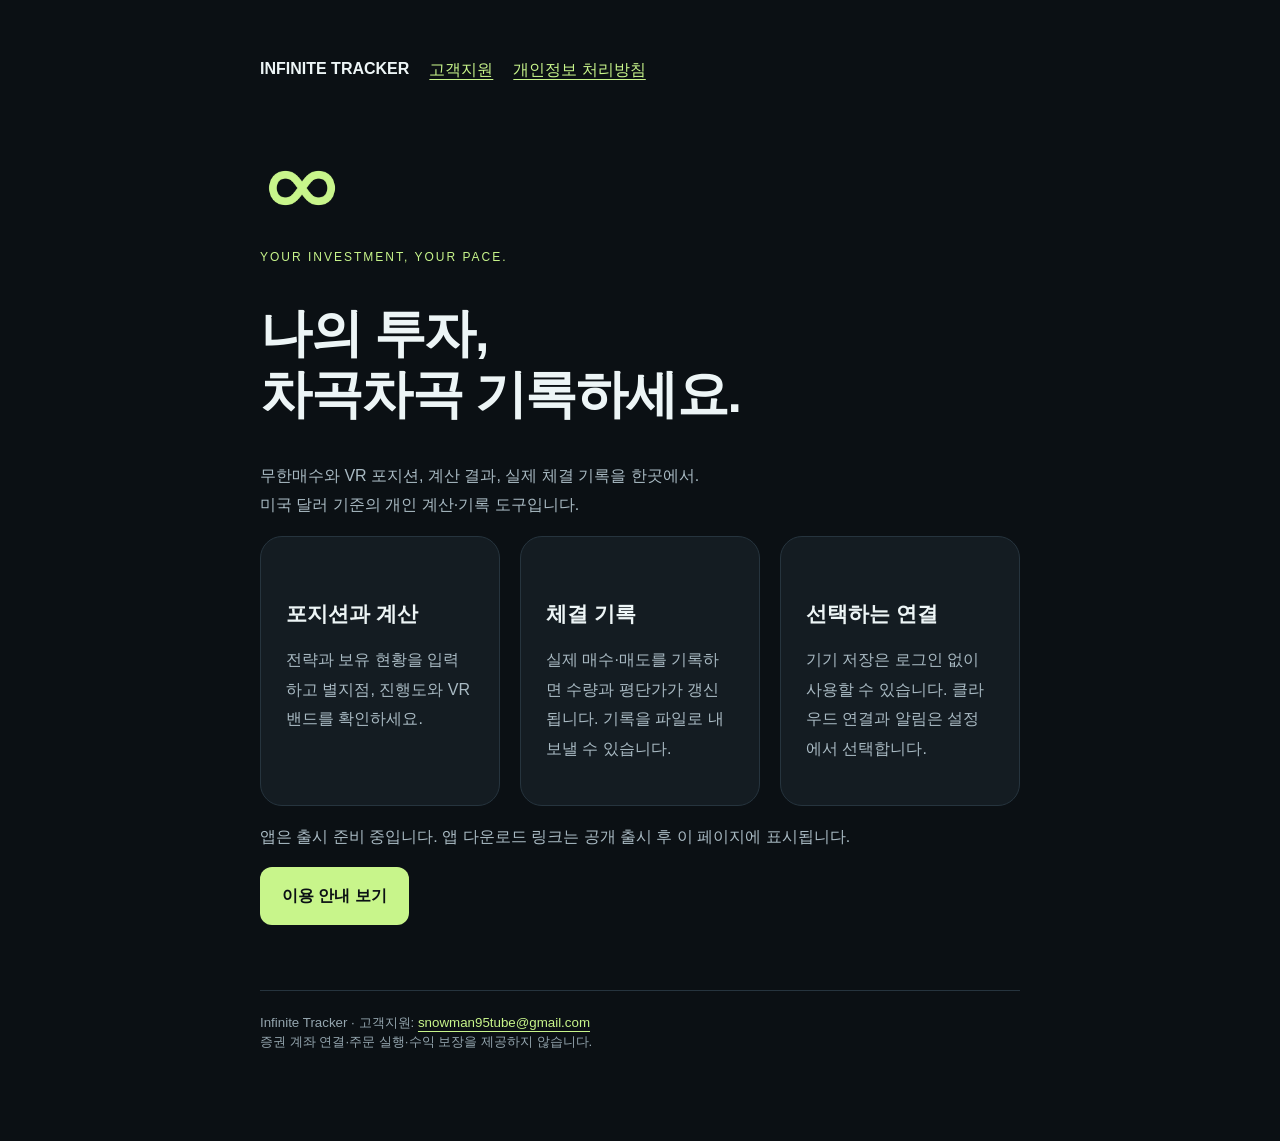
==== index.html @ 5bab5b3e "Publish app support and privacy pages" ====
<!doctype html><html lang="ko"><head><meta charset="utf-8"><meta name="viewport" content="width=device-width,initial-scale=1"><title>Infinite Tracker · 무한매수와 VR 기록</title><meta name="description" content="무한매수·VR 포지션, 계산 결과, 실제 체결 기록을 한곳에서 확인하는 개인 투자 기록 도구."><link rel="stylesheet" href="style.css"></head><body><main><nav><strong>INFINITE TRACKER</strong><a href="support.html">고객지원</a><a href="privacy.html">개인정보 처리방침</a></nav><img src="icon.png" alt="Infinite Tracker 아이콘"><p class="tag">YOUR INVESTMENT, YOUR PACE.</p><h1>나의 투자,<br>차곡차곡 기록하세요.</h1><p>무한매수와 VR 포지션, 계산 결과, 실제 체결 기록을 한곳에서.<br>미국 달러 기준의 개인 계산·기록 도구입니다.</p><div class="grid"><section class="card"><h2>포지션과 계산</h2><p>전략과 보유 현황을 입력하고 별지점, 진행도와 VR 밴드를 확인하세요.</p></section><section class="card"><h2>체결 기록</h2><p>실제 매수·매도를 기록하면 수량과 평단가가 갱신됩니다. 기록을 파일로 내보낼 수 있습니다.</p></section><section class="card"><h2>선택하는 연결</h2><p>기기 저장은 로그인 없이 사용할 수 있습니다. 클라우드 연결과 알림은 설정에서 선택합니다.</p></section></div><p>앱은 출시 준비 중입니다. 앱 다운로드 링크는 공개 출시 후 이 페이지에 표시됩니다.</p><p><a class="button" href="support.html">이용 안내 보기</a></p><footer><small>Infinite Tracker · 고객지원: <a href="mailto:snowman95tube@gmail.com">snowman95tube@gmail.com</a><br>증권 계좌 연결·주문 실행·수익 보장을 제공하지 않습니다.</small></footer></main></body></html>
---- style.css ----
:root{color-scheme:dark;font-family:-apple-system,BlinkMacSystemFont,'Segoe UI',sans-serif;background:#0b1014;color:#edf5f6}body{margin:0}main{max-width:760px;margin:auto;padding:60px 24px 90px}nav{display:flex;gap:20px;flex-wrap:wrap;margin-bottom:65px}a{color:#c8f58b;text-underline-offset:4px}h1{font-size:clamp(32px,6vw,52px);letter-spacing:-1.5px;line-height:1.18}h2{margin-top:38px;font-size:21px}p,li{line-height:1.85;color:#a9bac3}small{color:#94a5ae}.tag{color:#c8f58b;letter-spacing:2px;font-size:12px}.card{background:#141c22;border:1px solid #26343e;border-radius:22px;padding:25px;margin:25px 0}.button{display:inline-block;padding:14px 22px;border-radius:12px;background:#c8f58b;color:#0b1014;font-weight:700;text-decoration:none}.grid{display:grid;grid-template-columns:repeat(auto-fit,minmax(200px,1fr));gap:20px}.grid .card{margin:0}footer{margin-top:65px;border-top:1px solid #26343e;padding-top:22px}img{width:84px;border-radius:22px}
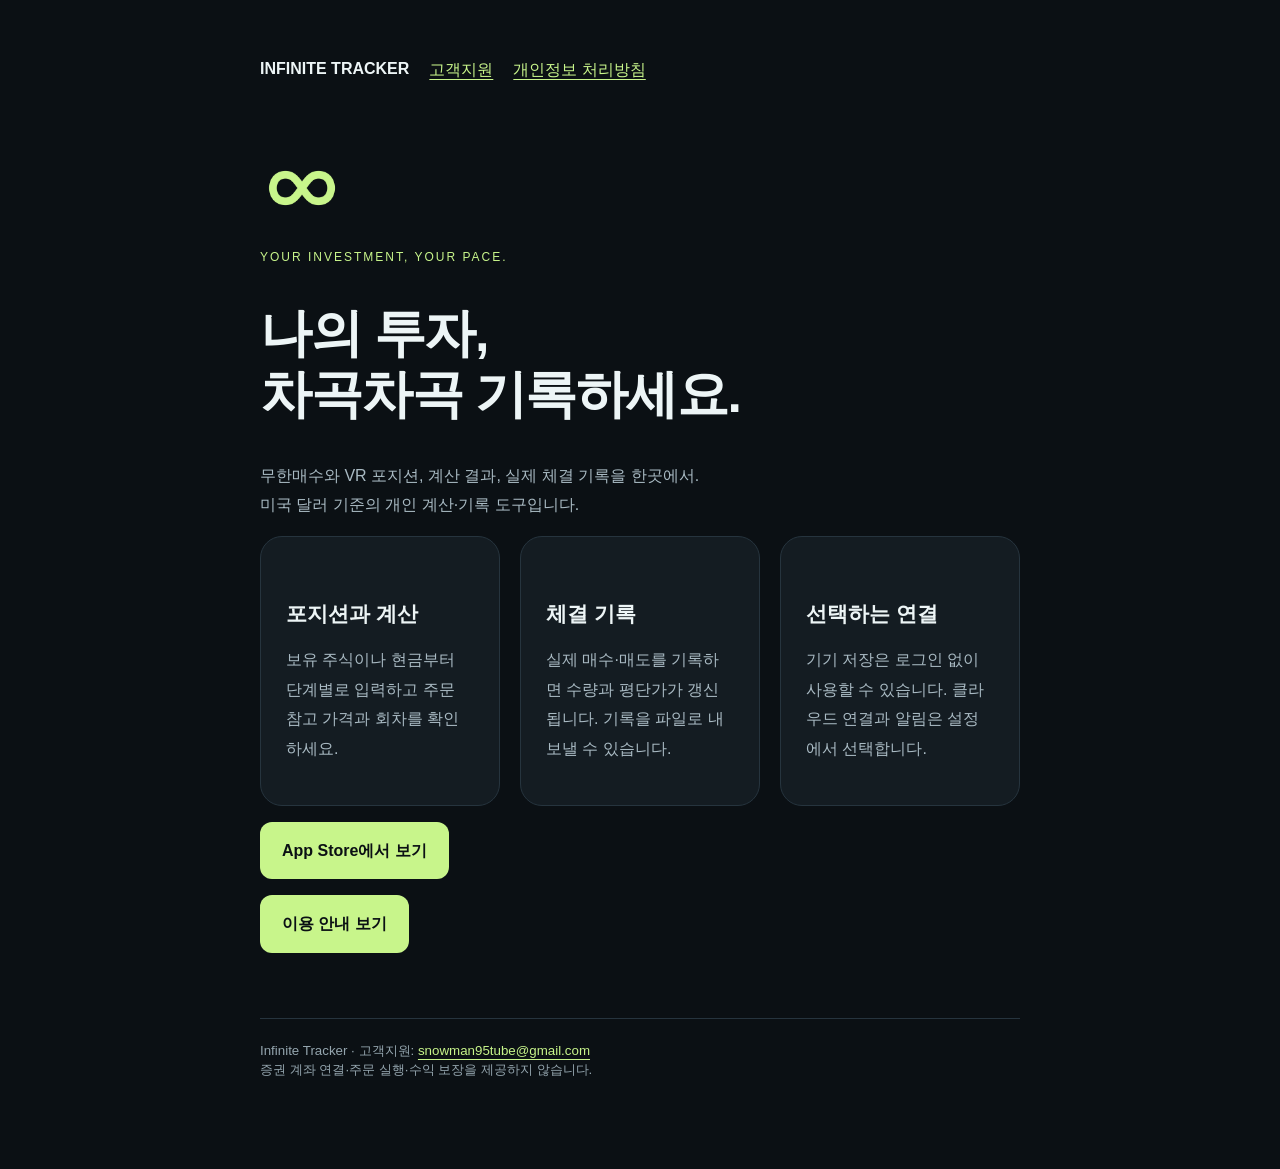
==== commit cc5f8b9a: "Update support and privacy for Infinite Tracker 3.2" ====
--- a/index.html
+++ b/index.html
@@ -1 +1 @@
-<!doctype html><html lang="ko"><head><meta charset="utf-8"><meta name="viewport" content="width=device-width,initial-scale=1"><title>Infinite Tracker · 무한매수와 VR 기록</title><meta name="description" content="무한매수·VR 포지션, 계산 결과, 실제 체결 기록을 한곳에서 확인하는 개인 투자 기록 도구."><link rel="stylesheet" href="style.css"></head><body><main><nav><strong>INFINITE TRACKER</strong><a href="support.html">고객지원</a><a href="privacy.html">개인정보 처리방침</a></nav><img src="icon.png" alt="Infinite Tracker 아이콘"><p class="tag">YOUR INVESTMENT, YOUR PACE.</p><h1>나의 투자,<br>차곡차곡 기록하세요.</h1><p>무한매수와 VR 포지션, 계산 결과, 실제 체결 기록을 한곳에서.<br>미국 달러 기준의 개인 계산·기록 도구입니다.</p><div class="grid"><section class="card"><h2>포지션과 계산</h2><p>전략과 보유 현황을 입력하고 별지점, 진행도와 VR 밴드를 확인하세요.</p></section><section class="card"><h2>체결 기록</h2><p>실제 매수·매도를 기록하면 수량과 평단가가 갱신됩니다. 기록을 파일로 내보낼 수 있습니다.</p></section><section class="card"><h2>선택하는 연결</h2><p>기기 저장은 로그인 없이 사용할 수 있습니다. 클라우드 연결과 알림은 설정에서 선택합니다.</p></section></div><p>앱은 출시 준비 중입니다. 앱 다운로드 링크는 공개 출시 후 이 페이지에 표시됩니다.</p><p><a class="button" href="support.html">이용 안내 보기</a></p><footer><small>Infinite Tracker · 고객지원: <a href="mailto:snowman95tube@gmail.com">snowman95tube@gmail.com</a><br>증권 계좌 연결·주문 실행·수익 보장을 제공하지 않습니다.</small></footer></main></body></html>
+<!doctype html><html lang="ko"><head><meta charset="utf-8"><meta name="viewport" content="width=device-width,initial-scale=1"><title>Infinite Tracker · 무한매수와 VR 기록</title><meta name="description" content="무한매수·VR 포지션, 계산 결과, 실제 체결 기록을 한곳에서 확인하는 개인 투자 기록 도구."><link rel="stylesheet" href="style.css"></head><body><main><nav><strong>INFINITE TRACKER</strong><a href="support.html">고객지원</a><a href="privacy.html">개인정보 처리방침</a></nav><img src="icon.png" alt="Infinite Tracker 아이콘"><p class="tag">YOUR INVESTMENT, YOUR PACE.</p><h1>나의 투자,<br>차곡차곡 기록하세요.</h1><p>무한매수와 VR 포지션, 계산 결과, 실제 체결 기록을 한곳에서.<br>미국 달러 기준의 개인 계산·기록 도구입니다.</p><div class="grid"><section class="card"><h2>포지션과 계산</h2><p>보유 주식이나 현금부터 단계별로 입력하고 주문 참고 가격과 회차를 확인하세요.</p></section><section class="card"><h2>체결 기록</h2><p>실제 매수·매도를 기록하면 수량과 평단가가 갱신됩니다. 기록을 파일로 내보낼 수 있습니다.</p></section><section class="card"><h2>선택하는 연결</h2><p>기기 저장은 로그인 없이 사용할 수 있습니다. 클라우드 연결과 알림은 설정에서 선택합니다.</p></section></div><p><a class="button" href="https://apps.apple.com/kr/app/id6818009959">App Store에서 보기</a></p><p><a class="button" href="support.html">이용 안내 보기</a></p><footer><small>Infinite Tracker · 고객지원: <a href="mailto:snowman95tube@gmail.com">snowman95tube@gmail.com</a><br>증권 계좌 연결·주문 실행·수익 보장을 제공하지 않습니다.</small></footer></main></body></html>
